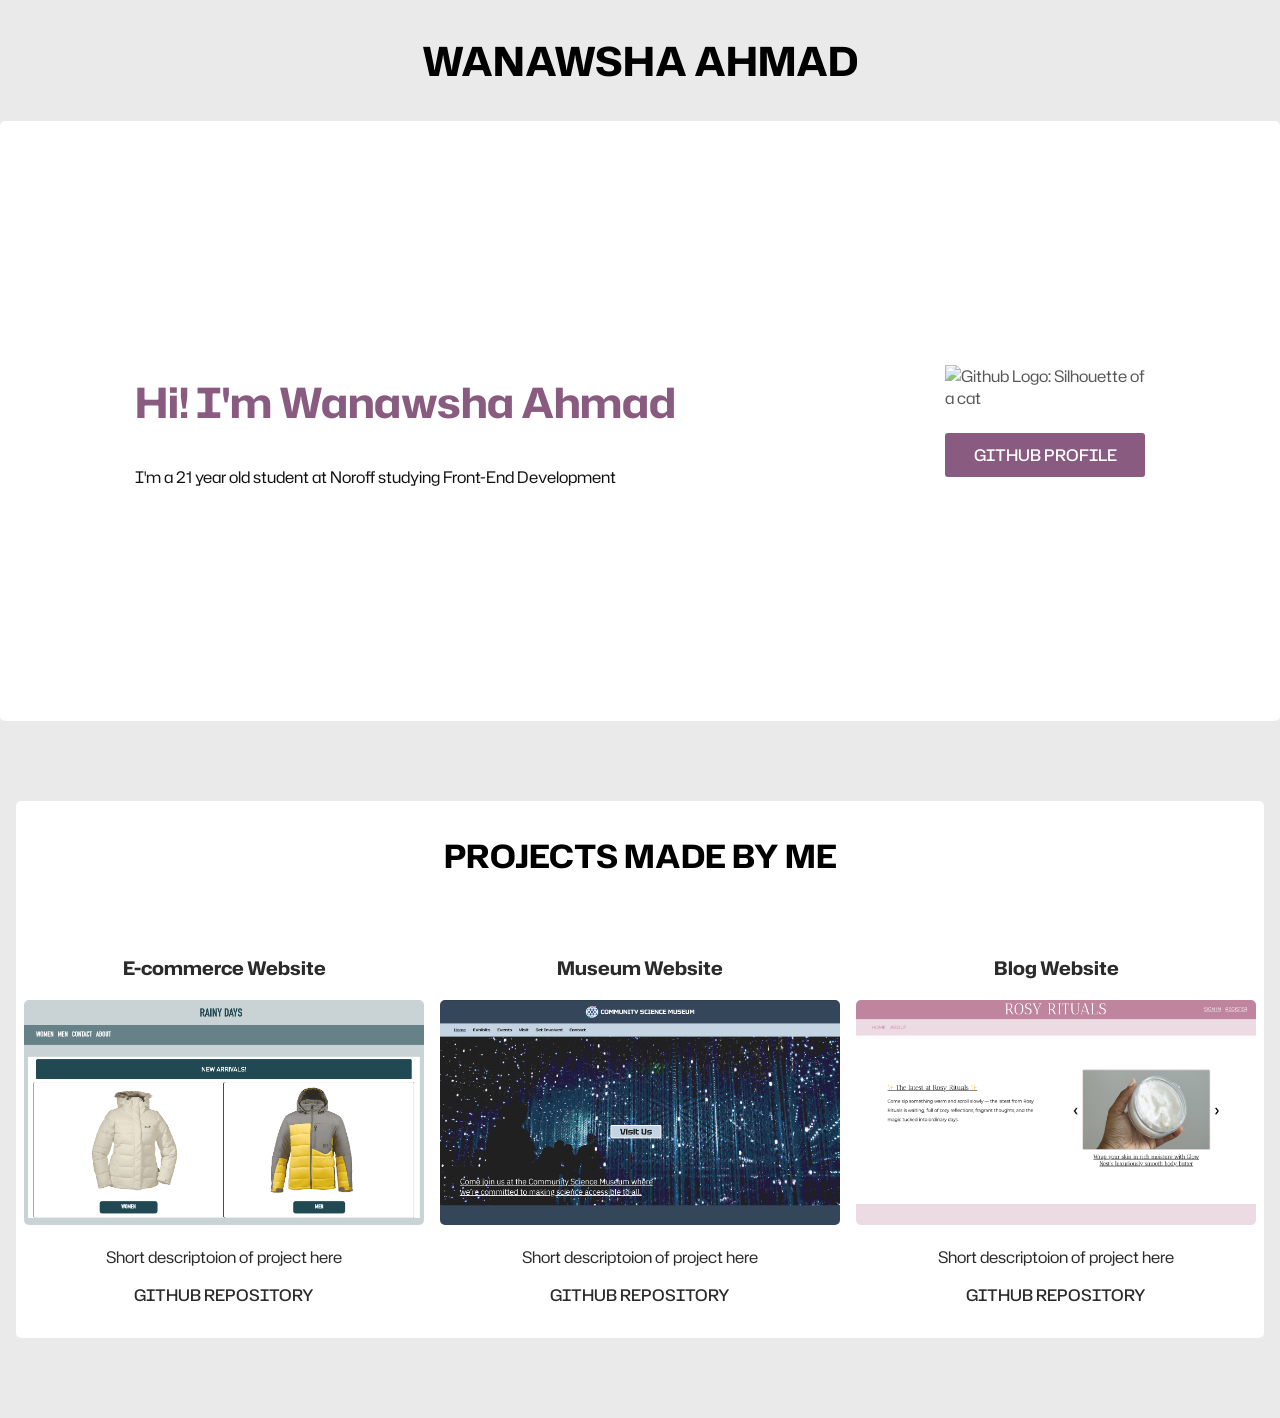
==== index.html @ 25712b3b "Css on main page" ====
<!DOCTYPE html>
<html lang="en">
<head>
    <meta charset="UTF-8">
    <meta name="viewport" content="width=device-width, initial-scale=1.0">
    <link rel="preconnect" href="https://fonts.googleapis.com">
<link rel="preconnect" href="https://fonts.gstatic.com" crossorigin>
<link href="https://fonts.googleapis.com/css2?family=Hubot+Sans:ital,wght@0,200..900;1,200..900&family=Open+Sans:ital,wght@0,300..800;1,300..800&display=swap" rel="stylesheet">
    <link rel="stylesheet" href="style.css">
    <title>Portfolio - Wanawsha Ahmad</title>
</head>
<body>
    <header>
        <section class="logo-container">
            <h1>WANAWSHA AHMAD</h1>
        </section>
        <!-- <nav>
            <li><a href="https://github.com/wanawsha" target="_blank"></a>GITHUB PROFILE</li>
        </nav> -->
    </header>

    <main>
        <section class="about-me">
            <div class="about-me-info">                
                <h2>Hi! I'm Wanawsha Ahmad</h2>
                <p>I'm a 21 year old student at Noroff studying Front-End Development</p>
            </div>
            <div class="about-me-git"> 
                <img src="./images/github-profile.png" alt="Github Logo: Silhouette of a cat">
                <a href="https://github.com/wanawsha" class="github-profile-btn" target="_blank">GITHUB PROFILE</a>
            </div>
        </section>
        <section class="projects-section">
            <h2>Projects made by me</h2>
            <div class="thumbnails">
                <div class="thumbnail">
                <a href="https://wanawsha.github.io/rainy-days-ca/" target="_blank">
                    <h3>E-commerce Website</h3>
                    <img src="./images/rainydays.png" alt="" width="400px">
                    <p></p>
                </a>
                <p>Short descriptoion of project here</p>
                <a href="https://github.com/wanawsha/rainy-days-ca" target="_blank" class="git-rep">Github Repository</a>
            </div>

            <div class="thumbnail">
                <a href="https://wanawsha.github.io/Semester-Project-1/"  target="_blank">
                    <h3>Museum Website</h3>
                    <img src="./images/museum.png" alt="" width="400px">
                    <p></p>
                </a>
                <p>Short descriptoion of project here</p>
                <a href="https://github.com/wanawsha/Semester-Project-1" target="_blank" class="git-rep">Github Repository</a>
            </div>

            <div class="thumbnail">
                <a href="https://rosyrituals.netlify.app/" target="_blank">
                    <h3>Blog Website</h3>
                    <img src="./images/rosyrituals.png" alt="" width="400px">
                    <p></p>
                </a>
                <p>Short descriptoion of project here</p>
                <a href="https://github.com/NoroffFEU/FED1-PE1-wanawsha" target="_blank" class="git-rep">Github Repository</a>
            </div>
            </div>
        </section>
    </main>

    <footer>

    </footer>

</body>
</html>
---- style.css ----
body {
    font-family: 'Hubot Sans', sans-serif ;
    background-color: rgb(234, 234, 234);
    color: rgb(43, 43, 43);
    margin: 0;
}

a {
    text-decoration: none;
    /* color: white; */
}

/* nav {
    text-align: center;
    margin: 1rem;
    background-color: white;
} */

h1 {
    font-size: 2.5rem;
    margin: 2rem;
    color: rgb(0, 0, 0);
}

.logo-container {
    display: flex;
    justify-content: center;
}

.about-me {
    background-color: white;
    color: rgb(19, 19, 19);
    /* max-width: 1400px; */
    height: 600px;
    display: flex;
    flex-direction: row;
    margin: auto;
    /* padding: 2.5rem 7rem; */
    justify-content: space-around;
    align-items: center;
    border-radius: 5px;
}

.about-me-info {
    padding: 2rem;
}

.about-me-info h2 {
    font-size: 2.6rem;
    color: rgb(137, 91, 128);
}

.about-me-git {
    padding: 2rem;
    display: flex;
    flex-direction: column;
}

.about-me-git img {
    max-width: 200px;
    margin-bottom: 1.5rem;
    opacity: 70%;
}


.github-profile-btn {
    background-color: rgb(137, 91, 128);
    font-weight: 500;
    color: white;
    padding: 0.7rem;
    border-radius: 3px;
    text-align: center;
}

.github-profile-btn:hover {
    background-color: rgb(173, 173, 173) ;
}

.thumbnails {
    display: flex;
    flex-direction: row;
    flex-wrap: wrap;
    border-radius: 5px;
    max-width: 1400px;

}

.projects-section {
    margin: 5rem 1rem;
    background-color: white;
    border-radius: 5px;
}

.projects-section h2 {
    font-size: 2rem;
    text-align: center;
    text-transform: uppercase;
    /* text-decoration: underline; */
    color: rgb(0, 0, 0);
    padding-top: 2rem;
}
.projects-section img {
    aspect-ratio: 16/9;
    border-radius: 5px;
    opacity: 90%;
}

.thumbnail {
    margin: 2rem auto;  
    text-align: center;
}

.thumbnail a {
    color: rgb(43, 43, 43);
    /* text-transform: uppercase; */
}

.git-rep {
    text-transform: uppercase;
    font-weight: 500;
}

.thumbnail a:hover {
    color: rgb(135, 135, 135);
}
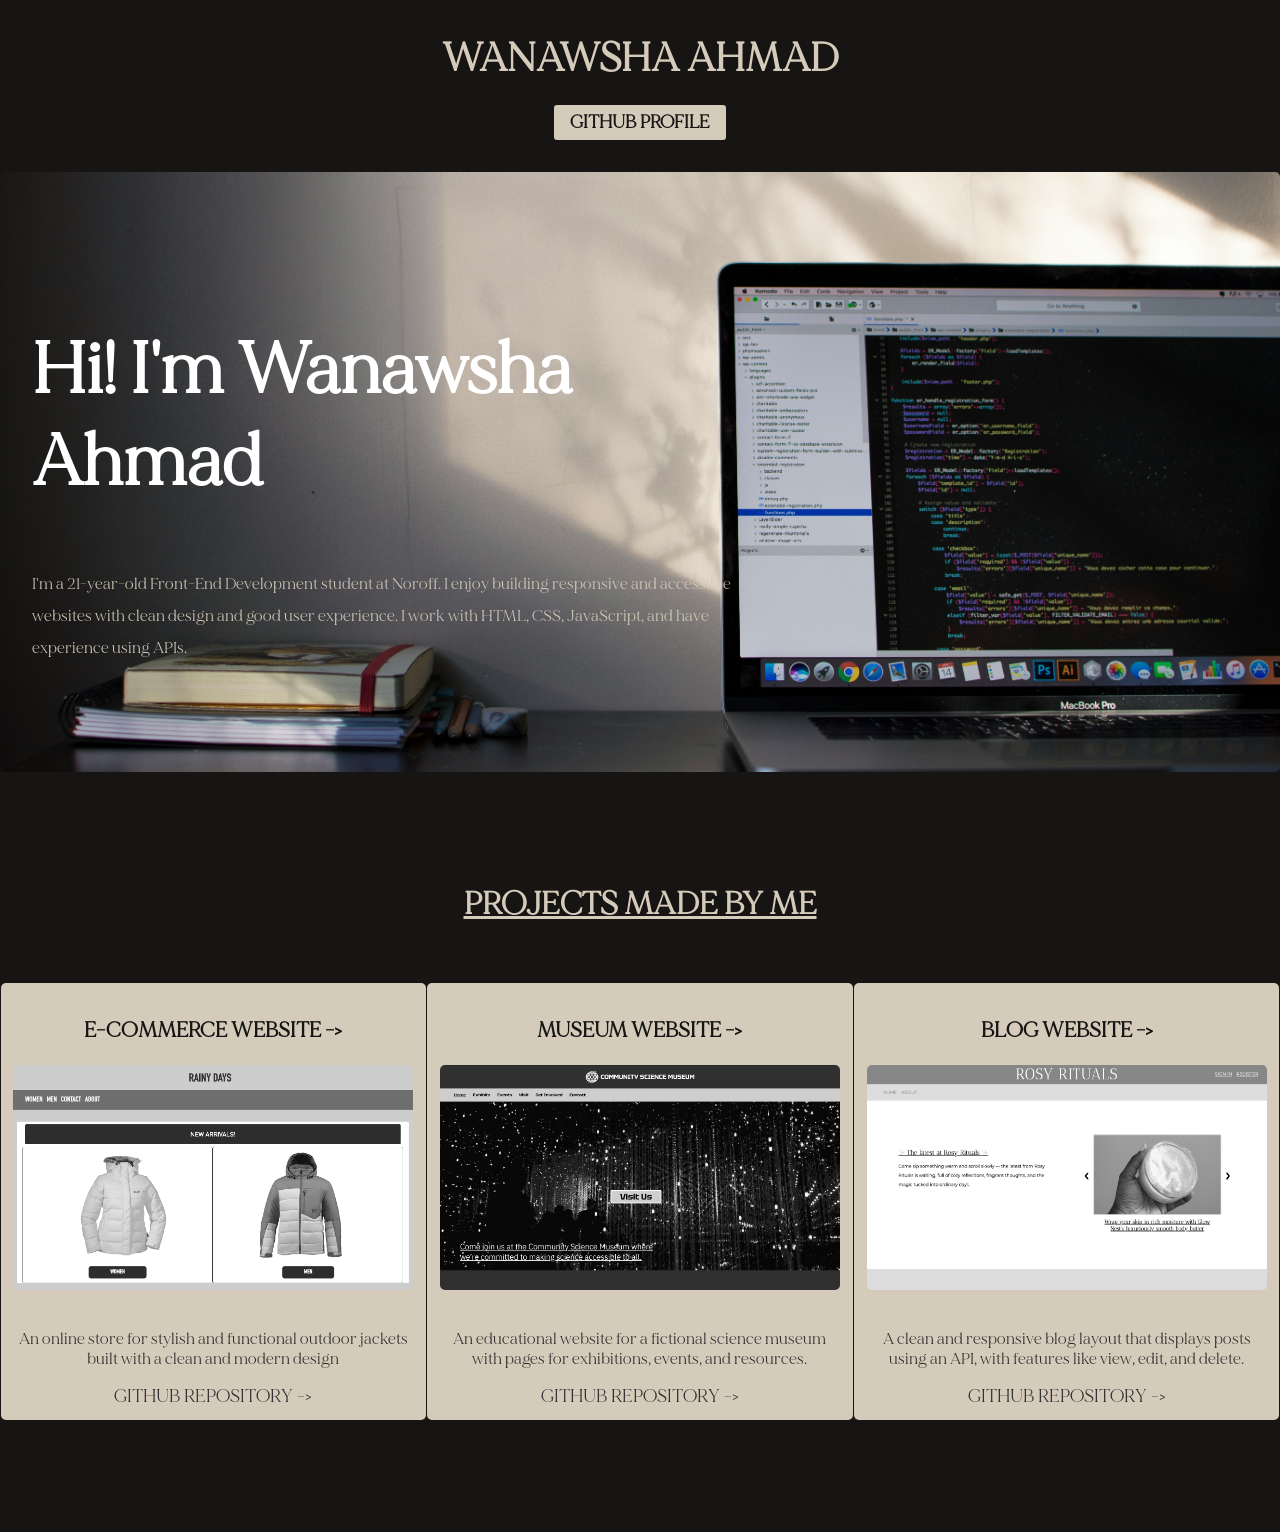
==== commit b2703e5e: "Adjustments" ====
--- a/index.html
+++ b/index.html
@@ -3,64 +3,65 @@
 <head>
     <meta charset="UTF-8">
     <meta name="viewport" content="width=device-width, initial-scale=1.0">
-    <link rel="preconnect" href="https://fonts.googleapis.com">
-<link rel="preconnect" href="https://fonts.gstatic.com" crossorigin>
-<link href="https://fonts.googleapis.com/css2?family=Hubot+Sans:ital,wght@0,200..900;1,200..900&family=Open+Sans:ital,wght@0,300..800;1,300..800&display=swap" rel="stylesheet">
+    <!-- <link rel="preconnect" href="https://fonts.googleapis.com">
+    <link rel="preconnect" href="https://fonts.gstatic.com" crossorigin>
+    <link href="https://fonts.googleapis.com/css2?family=GFS+Didot&display=swap" rel="stylesheet"> -->
     <link rel="stylesheet" href="style.css">
-    <title>Portfolio - Wanawsha Ahmad</title>
+    <title>Wanawsha Ahmad</title>
 </head>
 <body>
     <header>
         <section class="logo-container">
             <h1>WANAWSHA AHMAD</h1>
         </section>
-        <!-- <nav>
-            <li><a href="https://github.com/wanawsha" target="_blank"></a>GITHUB PROFILE</li>
-        </nav> -->
+                <nav>
+                <a href="https://github.com/wanawsha" target="_blank">GITHUB PROFILE</a>
+            </nav>
     </header>
 
     <main>
         <section class="about-me">
             <div class="about-me-info">                
                 <h2>Hi! I'm Wanawsha Ahmad</h2>
-                <p>I'm a 21 year old student at Noroff studying Front-End Development</p>
+                <p>I'm a 21-year-old Front-End Development student at Noroff. I enjoy building responsive and accessible websites with clean design and good user experience. I work with HTML, CSS, JavaScript, and have experience using APIs.</p>
             </div>
-            <div class="about-me-git"> 
+            <!-- <div class="about-me-git"> 
                 <img src="./images/github-profile.png" alt="Github Logo: Silhouette of a cat">
                 <a href="https://github.com/wanawsha" class="github-profile-btn" target="_blank">GITHUB PROFILE</a>
-            </div>
+            </div> -->
         </section>
         <section class="projects-section">
             <h2>Projects made by me</h2>
+            
             <div class="thumbnails">
                 <div class="thumbnail">
                 <a href="https://wanawsha.github.io/rainy-days-ca/" target="_blank">
-                    <h3>E-commerce Website</h3>
+                    <h3>E-commerce Website -></h3>
                     <img src="./images/rainydays.png" alt="" width="400px">
                     <p></p>
                 </a>
-                <p>Short descriptoion of project here</p>
-                <a href="https://github.com/wanawsha/rainy-days-ca" target="_blank" class="git-rep">Github Repository</a>
+                <p>An online store for stylish and functional outdoor jackets built with a clean and modern design</p>
+                <a href="https://github.com/wanawsha/rainy-days-ca" target="_blank" class="git-rep">Github Repository -></a>
             </div>
 
             <div class="thumbnail">
                 <a href="https://wanawsha.github.io/Semester-Project-1/"  target="_blank">
-                    <h3>Museum Website</h3>
+                    <h3>Museum Website -></h3>
                     <img src="./images/museum.png" alt="" width="400px">
                     <p></p>
                 </a>
-                <p>Short descriptoion of project here</p>
-                <a href="https://github.com/wanawsha/Semester-Project-1" target="_blank" class="git-rep">Github Repository</a>
+                <p>An educational website for a fictional science museum with pages for exhibitions, events, and resources.</p>
+                <a href="https://github.com/wanawsha/Semester-Project-1" target="_blank" class="git-rep">Github Repository -></a>
             </div>
 
             <div class="thumbnail">
                 <a href="https://rosyrituals.netlify.app/" target="_blank">
-                    <h3>Blog Website</h3>
+                    <h3>Blog Website -></h3>
                     <img src="./images/rosyrituals.png" alt="" width="400px">
                     <p></p>
                 </a>
-                <p>Short descriptoion of project here</p>
-                <a href="https://github.com/NoroffFEU/FED1-PE1-wanawsha" target="_blank" class="git-rep">Github Repository</a>
+                <p>A clean and responsive blog layout that displays posts using an API, with features like view, edit, and delete.</p>
+                <a href="https://github.com/NoroffFEU/FED1-PE1-wanawsha" target="_blank" class="git-rep">Github Repository -></a>
             </div>
             </div>
         </section>
--- a/style.css
+++ b/style.css
@@ -1,26 +1,59 @@
+:root {
+    --primary-color: #161514;
+    --secondary-color: #d5cbbb;
+}
+
+@font-face {
+  font-family: 'MADE Mirage';
+  src: url('./font/made-mirage/MADE\ Mirage\ Regular\ PERSONAL\ USE.otf') format('woff2');
+  font-weight: normal;
+  font-style: normal;
+}
+
+
 body {
-    font-family: 'Hubot Sans', sans-serif ;
-    background-color: rgb(234, 234, 234);
-    color: rgb(43, 43, 43);
+    font-family: 'MADE Mirage', sans-serif ;
+    background-color: var(--primary-color);
+    color: rgb(43, 43, 43); 
     margin: 0;
 }
 
 a {
     text-decoration: none;
-    /* color: white; */
 }
 
-/* nav {
-    text-align: center;
-    margin: 1rem;
-    background-color: white;
-} */
 
 h1 {
     font-size: 2.5rem;
-    margin: 2rem;
-    color: rgb(0, 0, 0);
+    margin-bottom: 0.3rem;
+    color: var(--secondary-color);
 }
+
+nav {
+    text-align: center;
+    margin: 1rem 0 2rem 0;
+}
+
+nav a {
+    background-color: var(--secondary-color);
+    color: var(--primary-color);
+    padding: 0.4rem 1rem;
+    border-radius: 3px;
+    font-size: large;
+    font-weight: bold;
+    display: inline-block;
+    transition: transform 0.3s ease;
+
+}
+
+nav a:hover {
+    background-color: #756b5b ;
+    color: #d5cbbb;
+    transform: scale(1.1);
+}
+
+
+
 
 .logo-container {
     display: flex;
@@ -29,28 +62,39 @@
 
 .about-me {
     background-color: white;
-    color: rgb(19, 19, 19);
-    /* max-width: 1400px; */
-    height: 600px;
+    background-image: url("./images/emile-perron-xrVDYZRGdw4-unsplash.jpg");
+    background-size: cover;     
+    background-position: center;  
+    background-repeat: no-repeat; 
+    height: 400px;    
+    max-width: 1400px;
+    min-height: 600px;
     display: flex;
     flex-direction: row;
+    flex-wrap: wrap;
     margin: auto;
-    /* padding: 2.5rem 7rem; */
-    justify-content: space-around;
+    justify-content: flex-start;
     align-items: center;
     border-radius: 5px;
+    color: var(--secondary-color);
 }
 
 .about-me-info {
     padding: 2rem;
+    max-width: 700px;
 }
 
 .about-me-info h2 {
-    font-size: 2.6rem;
-    color: rgb(137, 91, 128);
+    font-size: 4.5rem;
+    color: white;
 }
 
-.about-me-git {
+.about-me-info p {
+    max-width: 800px;
+    line-height: 2;
+}
+
+/* .about-me-git {
     padding: 2rem;
     display: flex;
     flex-direction: column;
@@ -60,20 +104,21 @@
     max-width: 200px;
     margin-bottom: 1.5rem;
     opacity: 70%;
-}
+} */
 
 
 .github-profile-btn {
-    background-color: rgb(137, 91, 128);
+    background-color: var(--primary-color);
     font-weight: 500;
-    color: white;
+    color: var(--secondary-color);
     padding: 0.7rem;
     border-radius: 3px;
     text-align: center;
 }
 
 .github-profile-btn:hover {
-    background-color: rgb(173, 173, 173) ;
+    background-color: #d5cbbb;
+    color: var(--primary-color);
 }
 
 .thumbnails {
@@ -81,45 +126,74 @@
     flex-direction: row;
     flex-wrap: wrap;
     border-radius: 5px;
-    max-width: 1400px;
 
 }
 
 .projects-section {
-    margin: 5rem 1rem;
-    background-color: white;
+    margin: 5rem auto;
     border-radius: 5px;
+    max-width: 1400px;
 }
 
 .projects-section h2 {
     font-size: 2rem;
     text-align: center;
+    color: var(--secondary-color);
     text-transform: uppercase;
-    /* text-decoration: underline; */
-    color: rgb(0, 0, 0);
     padding-top: 2rem;
+    text-decoration: underline;
 }
 .projects-section img {
     aspect-ratio: 16/9;
     border-radius: 5px;
-    opacity: 90%;
 }
+
+.projects-section h3 {
+    color: var(--primary-color); 
+}
+
+.projects-section h3:hover {
+    color: #756b5b;
+}
+
 
 .thumbnail {
     margin: 2rem auto;  
     text-align: center;
+    background-color: var(--secondary-color);
+    padding: 0.8rem;
+    border-radius: 5px;
+    display: flex;
+    flex-direction: column;
+    align-items: center;
+    transition: transform 0.3s ease;
+}
+
+.thumbnail:hover {
+    transform: scale(1.1);
 }
 
 .thumbnail a {
     color: rgb(43, 43, 43);
-    /* text-transform: uppercase; */
+    font-size: large;
+    text-transform: uppercase;
 }
 
-.git-rep {
-    text-transform: uppercase;
-    font-weight: 500;
+.thumbnail img {
+  filter: grayscale(100%);
 }
 
-.thumbnail a:hover {
-    color: rgb(135, 135, 135);
+
+.git-rep a {
+    text-transform: uppercase;
+    font-weight: bolder;
+}
+
+.git-rep:hover {
+    color: #756b5b;
+}
+
+
+.thumbnail p {
+    max-width: 400px;
 }
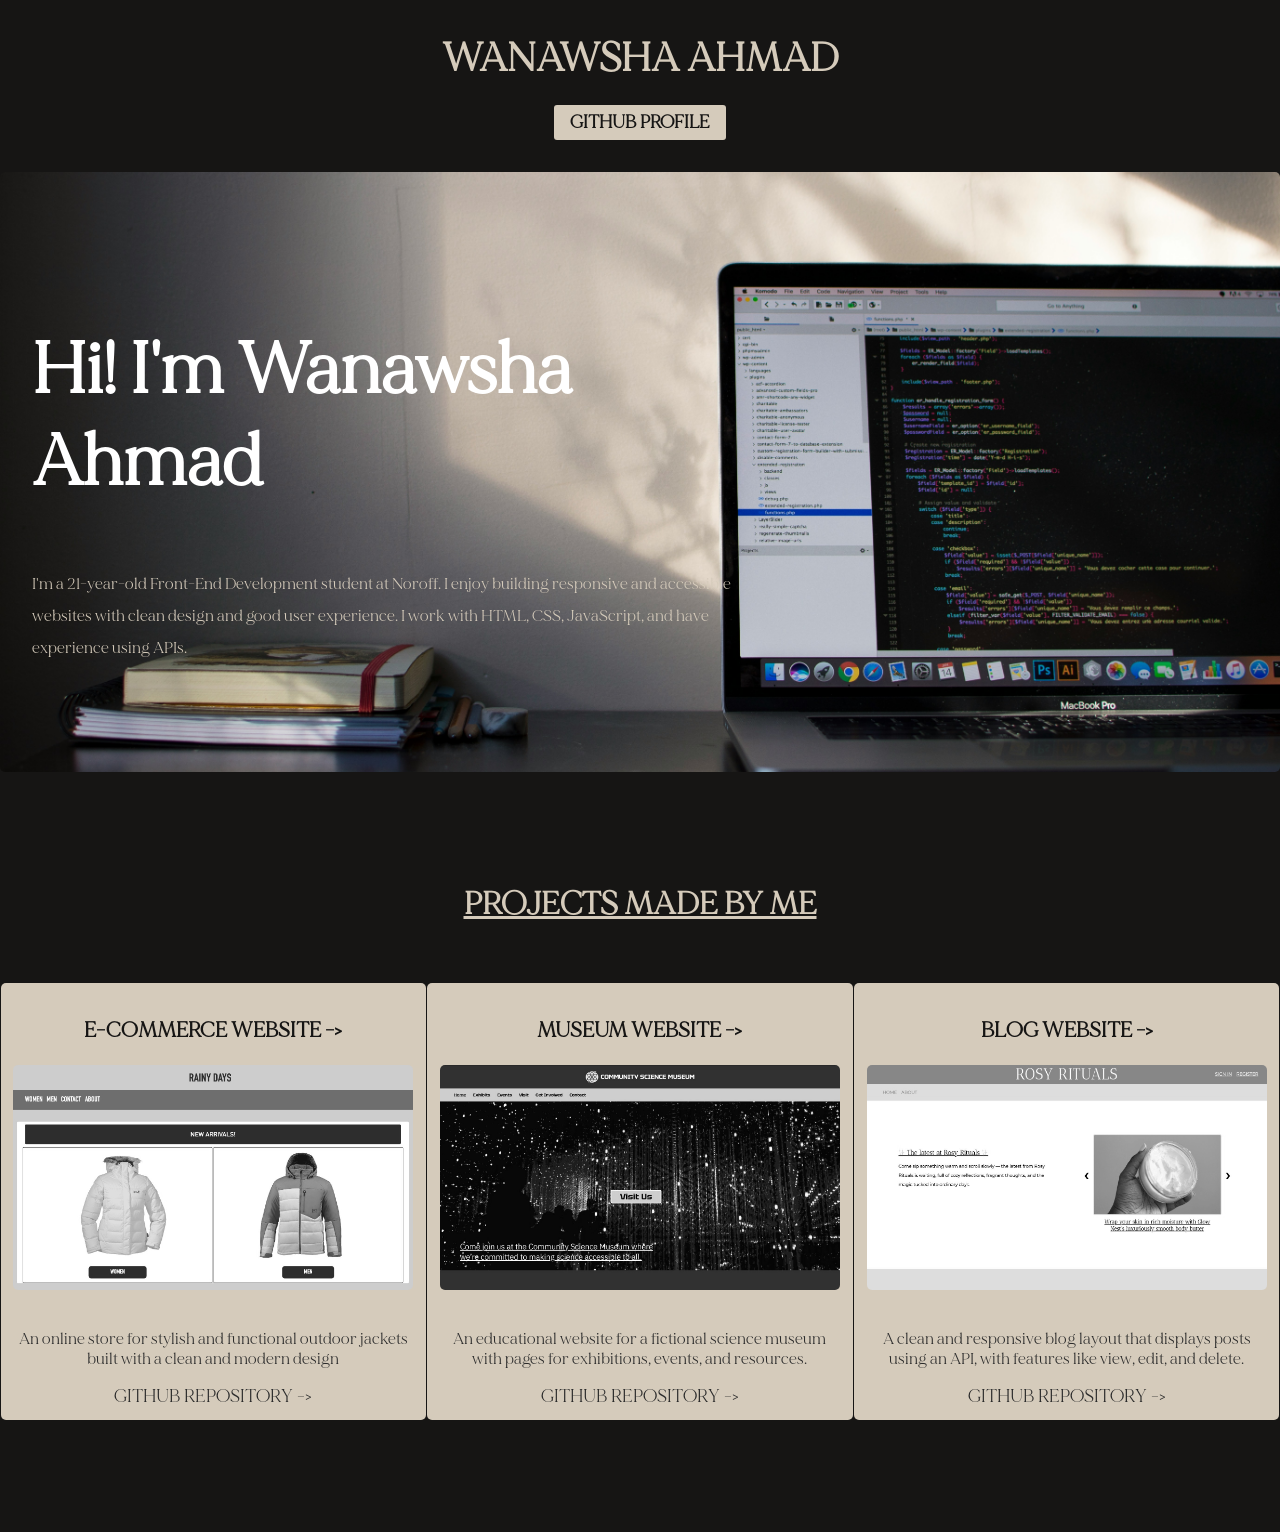
==== commit e5ffea68: "Optimized images to around 250kb" ====
--- a/index.html
+++ b/index.html
@@ -3,9 +3,6 @@
 <head>
     <meta charset="UTF-8">
     <meta name="viewport" content="width=device-width, initial-scale=1.0">
-    <!-- <link rel="preconnect" href="https://fonts.googleapis.com">
-    <link rel="preconnect" href="https://fonts.gstatic.com" crossorigin>
-    <link href="https://fonts.googleapis.com/css2?family=GFS+Didot&display=swap" rel="stylesheet"> -->
     <link rel="stylesheet" href="style.css">
     <title>Wanawsha Ahmad</title>
 </head>
@@ -25,10 +22,6 @@
                 <h2>Hi! I'm Wanawsha Ahmad</h2>
                 <p>I'm a 21-year-old Front-End Development student at Noroff. I enjoy building responsive and accessible websites with clean design and good user experience. I work with HTML, CSS, JavaScript, and have experience using APIs.</p>
             </div>
-            <!-- <div class="about-me-git"> 
-                <img src="./images/github-profile.png" alt="Github Logo: Silhouette of a cat">
-                <a href="https://github.com/wanawsha" class="github-profile-btn" target="_blank">GITHUB PROFILE</a>
-            </div> -->
         </section>
         <section class="projects-section">
             <h2>Projects made by me</h2>
@@ -37,7 +30,7 @@
                 <div class="thumbnail">
                 <a href="https://wanawsha.github.io/rainy-days-ca/" target="_blank">
                     <h3>E-commerce Website -></h3>
-                    <img src="./images/rainydays.png" alt="" width="400px">
+                    <img src="./images/rainydays.jpeg" alt="" width="400px">
                     <p></p>
                 </a>
                 <p>An online store for stylish and functional outdoor jackets built with a clean and modern design</p>
@@ -47,7 +40,7 @@
             <div class="thumbnail">
                 <a href="https://wanawsha.github.io/Semester-Project-1/"  target="_blank">
                     <h3>Museum Website -></h3>
-                    <img src="./images/museum.png" alt="" width="400px">
+                    <img src="./images/museum.jpeg" alt="" width="400px">
                     <p></p>
                 </a>
                 <p>An educational website for a fictional science museum with pages for exhibitions, events, and resources.</p>
@@ -57,7 +50,7 @@
             <div class="thumbnail">
                 <a href="https://rosyrituals.netlify.app/" target="_blank">
                     <h3>Blog Website -></h3>
-                    <img src="./images/rosyrituals.png" alt="" width="400px">
+                    <img src="./images/rosyrituals.jpeg" alt="" width="400px">
                     <p></p>
                 </a>
                 <p>A clean and responsive blog layout that displays posts using an API, with features like view, edit, and delete.</p>
@@ -66,10 +59,5 @@
             </div>
         </section>
     </main>
-
-    <footer>
-
-    </footer>
-
 </body>
 </html>
--- a/style.css
+++ b/style.css
@@ -51,8 +51,6 @@
     color: #d5cbbb;
     transform: scale(1.1);
 }
-
-
 
 
 .logo-container {
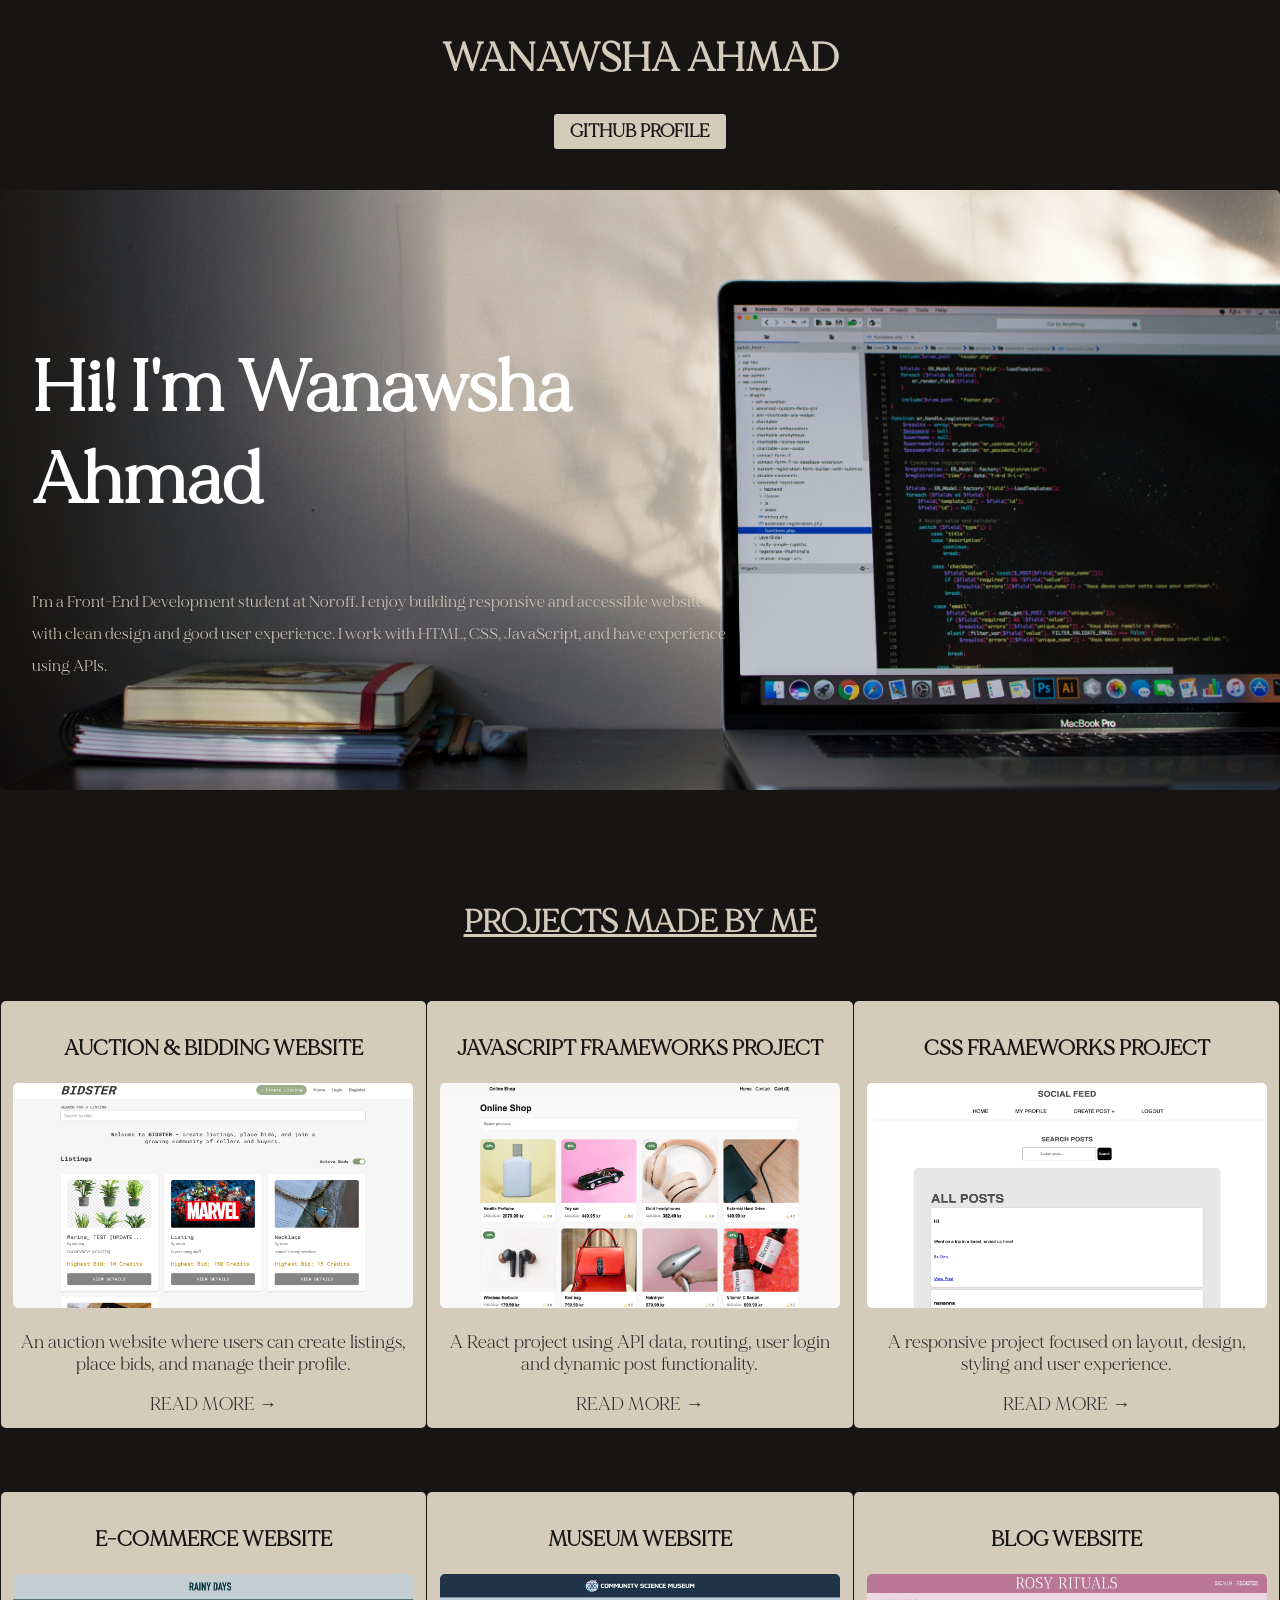
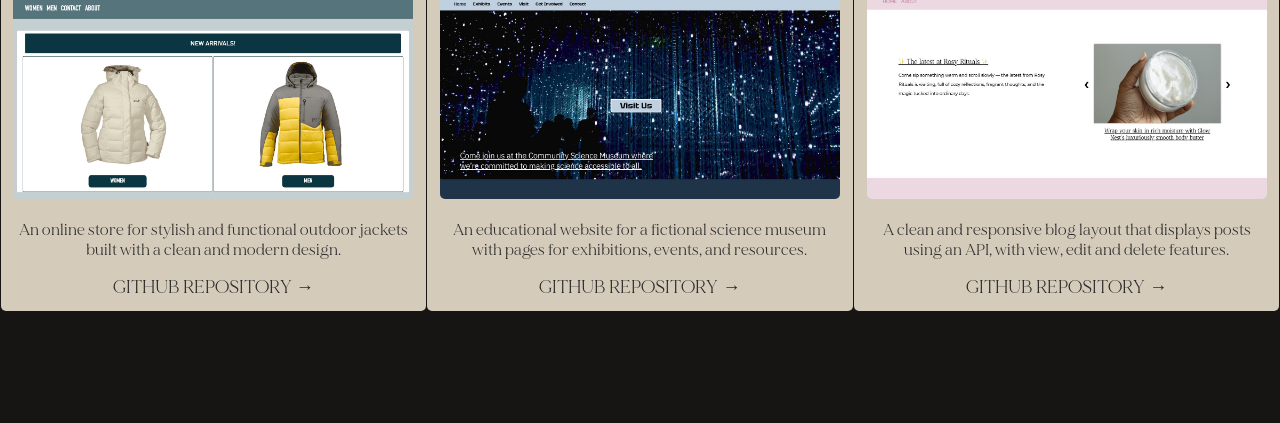
==== commit 3d3b7652: "Added better styling to single product pages" ====
--- a/index.html
+++ b/index.html
@@ -20,42 +20,68 @@
         <section class="about-me">
             <div class="about-me-info">                
                 <h2>Hi! I'm Wanawsha Ahmad</h2>
-                <p>I'm a 21-year-old Front-End Development student at Noroff. I enjoy building responsive and accessible websites with clean design and good user experience. I work with HTML, CSS, JavaScript, and have experience using APIs.</p>
+                <p>I'm a Front-End Development student at Noroff. I enjoy building responsive and accessible websites with clean design and good user experience. I work with HTML, CSS, JavaScript, and have experience using APIs.</p>
             </div>
         </section>
         <section class="projects-section">
             <h2>Projects made by me</h2>
             
             <div class="thumbnails">
-                <div class="thumbnail">
-                <a href="https://wanawsha.github.io/rainy-days-ca/" target="_blank">
-                    <h3>E-commerce Website -></h3>
-                    <img src="./images/rainydays.jpeg" alt="" width="400px">
-                    <p></p>
-                </a>
-                <p>An online store for stylish and functional outdoor jackets built with a clean and modern design</p>
-                <a href="https://github.com/wanawsha/rainy-days-ca" target="_blank" class="git-rep">Github Repository -></a>
-            </div>
+                <div class="thumbnails">
+                    <div class="thumbnail">
+                        <a href="./projects/semester-project-2.html">
+                            <h3>Auction & Bidding Website</h3>
+                            <img src="./images/bidster.jpg" alt="Screenshot of Bidsterr auction website" width="400">
+                            <p>An auction website where users can create listings, place bids, and manage their profile.</p>
+                            <span>Read more →</span>
+                        </a>
+                    </div>
 
-            <div class="thumbnail">
-                <a href="https://wanawsha.github.io/Semester-Project-1/"  target="_blank">
-                    <h3>Museum Website -></h3>
-                    <img src="./images/museum.jpeg" alt="" width="400px">
-                    <p></p>
-                </a>
-                <p>An educational website for a fictional science museum with pages for exhibitions, events, and resources.</p>
-                <a href="https://github.com/wanawsha/Semester-Project-1" target="_blank" class="git-rep">Github Repository -></a>
-            </div>
+                    <div class="thumbnail">
+                        <a href="./projects/js-frameworks.html">
+                            <h3>Javascript Frameworks Project</h3>
+                            <img src="./images/onlineshop.jpg" alt="Screenshot of social media website" width="400">
+                            <p>A React project using API data, routing, user login and dynamic post functionality.</p>
+                            <span>Read more →</span>
+                        </a>
+                    </div>
 
-            <div class="thumbnail">
-                <a href="https://rosyrituals.netlify.app/" target="_blank">
-                    <h3>Blog Website -></h3>
-                    <img src="./images/rosyrituals.jpeg" alt="" width="400px">
-                    <p></p>
-                </a>
-                <p>A clean and responsive blog layout that displays posts using an API, with features like view, edit, and delete.</p>
-                <a href="https://github.com/NoroffFEU/FED1-PE1-wanawsha" target="_blank" class="git-rep">Github Repository -></a>
-            </div>
+                    <div class="thumbnail">
+                        <a href="./projects/css-frameworks.html">
+                            <h3>CSS Frameworks Project</h3>
+                            <img src="./images/socialmedia.jpg" alt="Screenshot of CSS Frameworks project" width="400">
+                            <p>A responsive project focused on layout, design, styling and user experience.</p>
+                            <span>Read more →</span>
+                        </a>
+                    </div>
+
+                    <div class="thumbnail">
+                        <a href="https://wanawsha.github.io/rainy-days-ca/" target="_blank">
+                            <h3>E-commerce Website</h3>
+                            <img src="./images/rainydays.jpeg" alt="Screenshot of Rainy Days e-commerce website" width="400">
+                        </a>
+                        <p>An online store for stylish and functional outdoor jackets built with a clean and modern design.</p>
+                        <a href="https://github.com/wanawsha/rainy-days-ca" target="_blank" class="git-rep">Github Repository →</a>
+                    </div>
+
+                    <div class="thumbnail">
+                        <a href="https://wanawsha.github.io/Semester-Project-1/" target="_blank">
+                            <h3>Museum Website</h3>
+                            <img src="./images/museum.jpeg" alt="Screenshot of science museum website" width="400">
+                        </a>
+                        <p>An educational website for a fictional science museum with pages for exhibitions, events, and resources.</p>
+                        <a href="https://github.com/wanawsha/Semester-Project-1" target="_blank" class="git-rep">Github Repository →</a>
+                    </div>
+
+                    <div class="thumbnail">
+                        <a href="https://rosyrituals.netlify.app/" target="_blank">
+                            <h3>Blog Website</h3>
+                            <img src="./images/rosyrituals.jpeg" alt="Screenshot of blog website" width="400">
+                        </a>
+                        <p>A clean and responsive blog layout that displays posts using an API, with view, edit and delete features.</p>
+                        <a href="https://github.com/NoroffFEU/FED1-PE1-wanawsha" target="_blank" class="git-rep">Github Repository →</a>
+                    </div>
+                </div>
             </div>
         </section>
     </main>
--- a/style.css
+++ b/style.css
@@ -10,7 +10,6 @@
   font-style: normal;
 }
 
-
 body {
     font-family: 'MADE Mirage', sans-serif ;
     background-color: var(--primary-color);
@@ -43,6 +42,7 @@
     font-weight: bold;
     display: inline-block;
     transition: transform 0.3s ease;
+    margin: 0.5em;
 
 }
 
@@ -50,6 +50,10 @@
     background-color: #756b5b ;
     color: #d5cbbb;
     transform: scale(1.1);
+}
+
+p {
+    text-transform: none;
 }
 
 
@@ -92,20 +96,7 @@
     line-height: 2;
 }
 
-/* .about-me-git {
-    padding: 2rem;
-    display: flex;
-    flex-direction: column;
-}
-
-.about-me-git img {
-    max-width: 200px;
-    margin-bottom: 1.5rem;
-    opacity: 70%;
-} */
-
-
-.github-profile-btn {
+.github-profile-btn, .go-to-link {
     background-color: var(--primary-color);
     font-weight: 500;
     color: var(--secondary-color);
@@ -153,7 +144,6 @@
 .projects-section h3:hover {
     color: #756b5b;
 }
-
 
 .thumbnail {
     margin: 2rem auto;  
@@ -177,11 +167,6 @@
     text-transform: uppercase;
 }
 
-.thumbnail img {
-  filter: grayscale(100%);
-}
-
-
 .git-rep a {
     text-transform: uppercase;
     font-weight: bolder;
@@ -191,7 +176,118 @@
     color: #756b5b;
 }
 
-
 .thumbnail p {
     max-width: 400px;
+}
+
+.project-article {
+    max-width: 1000px;
+    margin: 4rem auto;
+    padding: 3rem;
+    background-color: var(--secondary-color);
+    color: var(--primary-color);
+    border-radius: 8px;
+    line-height: 1.8;
+}
+
+.project-article .back-link {
+    display: inline-block;
+    margin-bottom: 2rem;
+    color: var(--primary-color);
+    font-weight: bold;
+    text-transform: uppercase;
+}
+
+.project-article h2 {
+    font-size: 4rem;
+    color: var(--primary-color);
+    margin-bottom: 1rem;
+}
+
+.project-article h3 {
+    font-size: 2rem;
+    color: var(--primary-color);
+    margin-top: 3rem;
+}
+
+.project-article p {
+    font-size: 1.1rem;
+    max-width: 850px;
+}
+
+.project-article button {
+    background-color: var(--primary-color);
+    color: var(--secondary-color);
+    border: none;
+    padding: 0.7rem 1rem;
+    border-radius: 3px;
+    cursor: pointer;
+    margin-bottom: 2rem;
+    font-family: inherit;
+    font-weight: bold;
+}
+
+.project-article button:hover {
+    background-color: #756b5b;
+}
+
+.project-article figure {
+    margin: 2rem 0;
+}
+
+.project-article img {
+    width: 100%;
+    max-height: 500px;
+    object-fit: cover;
+    border-radius: 5px;
+    filter: grayscale(100%);
+}
+
+.project-article figcaption {
+    margin-top: 0.7rem;
+    font-size: 0.95rem;
+    color: #756b5b;
+}
+
+.project-links {
+    display: flex;
+    gap: 1rem;
+    flex-wrap: wrap;
+    margin: 2rem 0;
+}
+
+.project-links a {
+    background-color: var(--primary-color);
+    color: var(--secondary-color);
+    padding: 0.8rem 1rem;
+    border-radius: 3px;
+    font-weight: bold;
+    text-transform: uppercase;
+}
+
+.project-links a:hover {
+    background-color: #756b5b;
+}
+
+@media (max-width: 700px) {
+    .project-article {
+        margin: 2rem 1rem;
+        padding: 1.5rem;
+    }
+
+    .project-article h2 {
+        font-size: 2.7rem;
+    }
+
+    .project-article h3 {
+        font-size: 1.6rem;
+    }
+
+    .project-links {
+        flex-direction: column;
+    }
+
+    .project-links a {
+        text-align: center;
+    }
 }
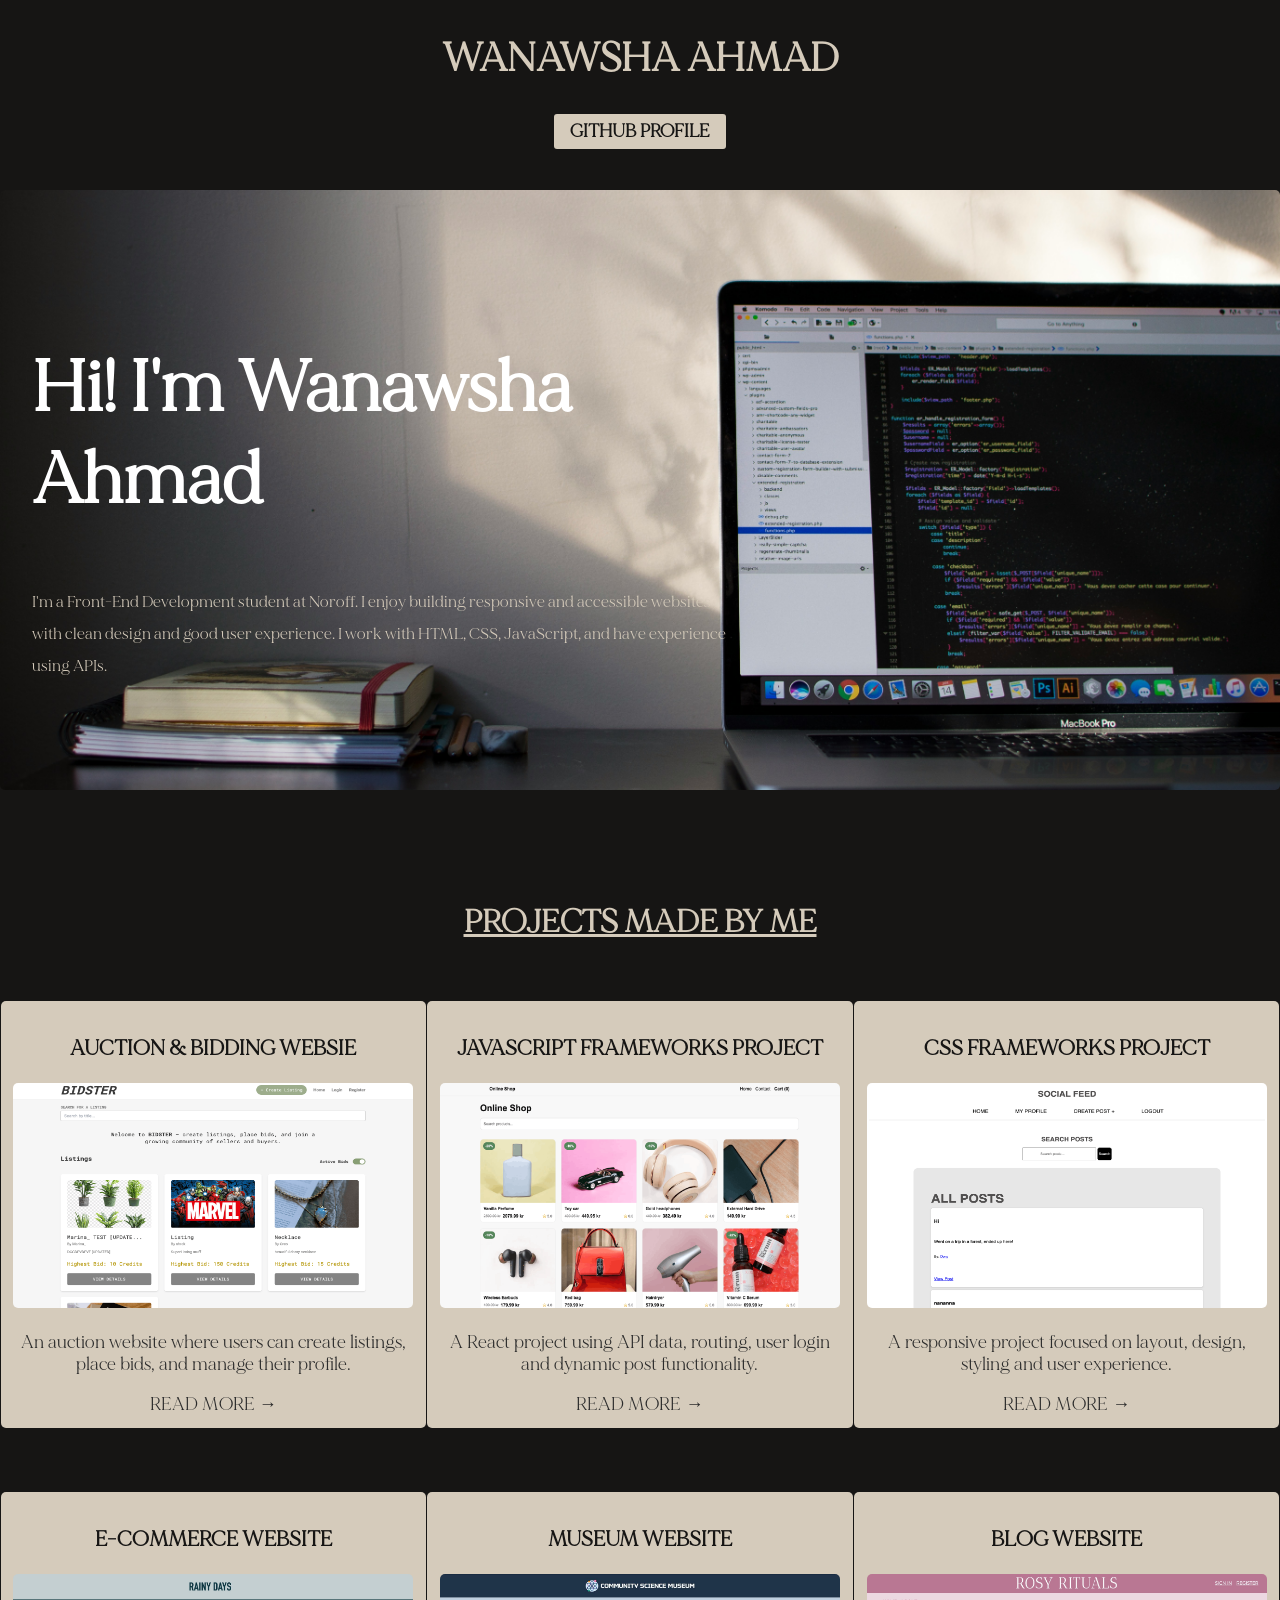
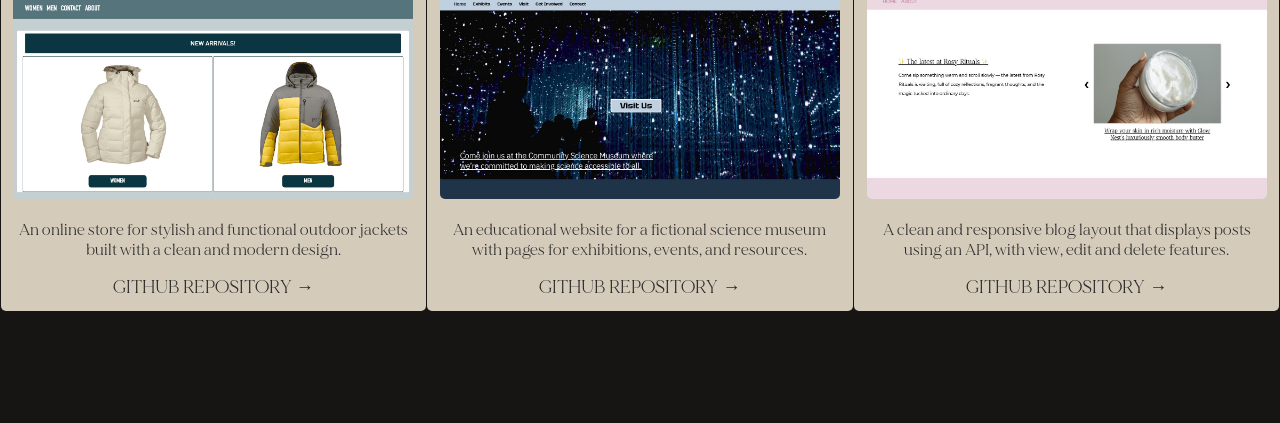
==== commit 4201c0c5: "Added three more teaser card and their own article pages" ====
--- a/index.html
+++ b/index.html
@@ -30,7 +30,7 @@
                 <div class="thumbnails">
                     <div class="thumbnail">
                         <a href="./projects/semester-project-2.html">
-                            <h3>Auction & Bidding Website</h3>
+                            <h3>Auction & Bidding Websie</h3>
                             <img src="./images/bidster.jpg" alt="Screenshot of Bidsterr auction website" width="400">
                             <p>An auction website where users can create listings, place bids, and manage their profile.</p>
                             <span>Read more →</span>
--- a/style.css
+++ b/style.css
@@ -5,7 +5,7 @@
 
 @font-face {
   font-family: 'MADE Mirage';
-  src: url('./font/made-mirage/MADE\ Mirage\ Regular\ PERSONAL\ USE.otf') format('woff2');
+  src: url('./font/made-mirage/MADE%20Mirage%20Regular%20PERSONAL%20USE.otf') format('opentype');
   font-weight: normal;
   font-style: normal;
 }
@@ -202,12 +202,15 @@
     font-size: 4rem;
     color: var(--primary-color);
     margin-bottom: 1rem;
+    font-weight: normal;
 }
 
 .project-article h3 {
     font-size: 2rem;
     color: var(--primary-color);
     margin-top: 3rem;
+    font-weight: normal;
+
 }
 
 .project-article p {
@@ -237,16 +240,15 @@
 
 .project-article img {
     width: 100%;
-    max-height: 500px;
+    max-height: 700px;
     object-fit: cover;
     border-radius: 5px;
-    filter: grayscale(100%);
 }
 
 .project-article figcaption {
     margin-top: 0.7rem;
     font-size: 0.95rem;
-    color: #756b5b;
+    color: #584e3d;
 }
 
 .project-links {
